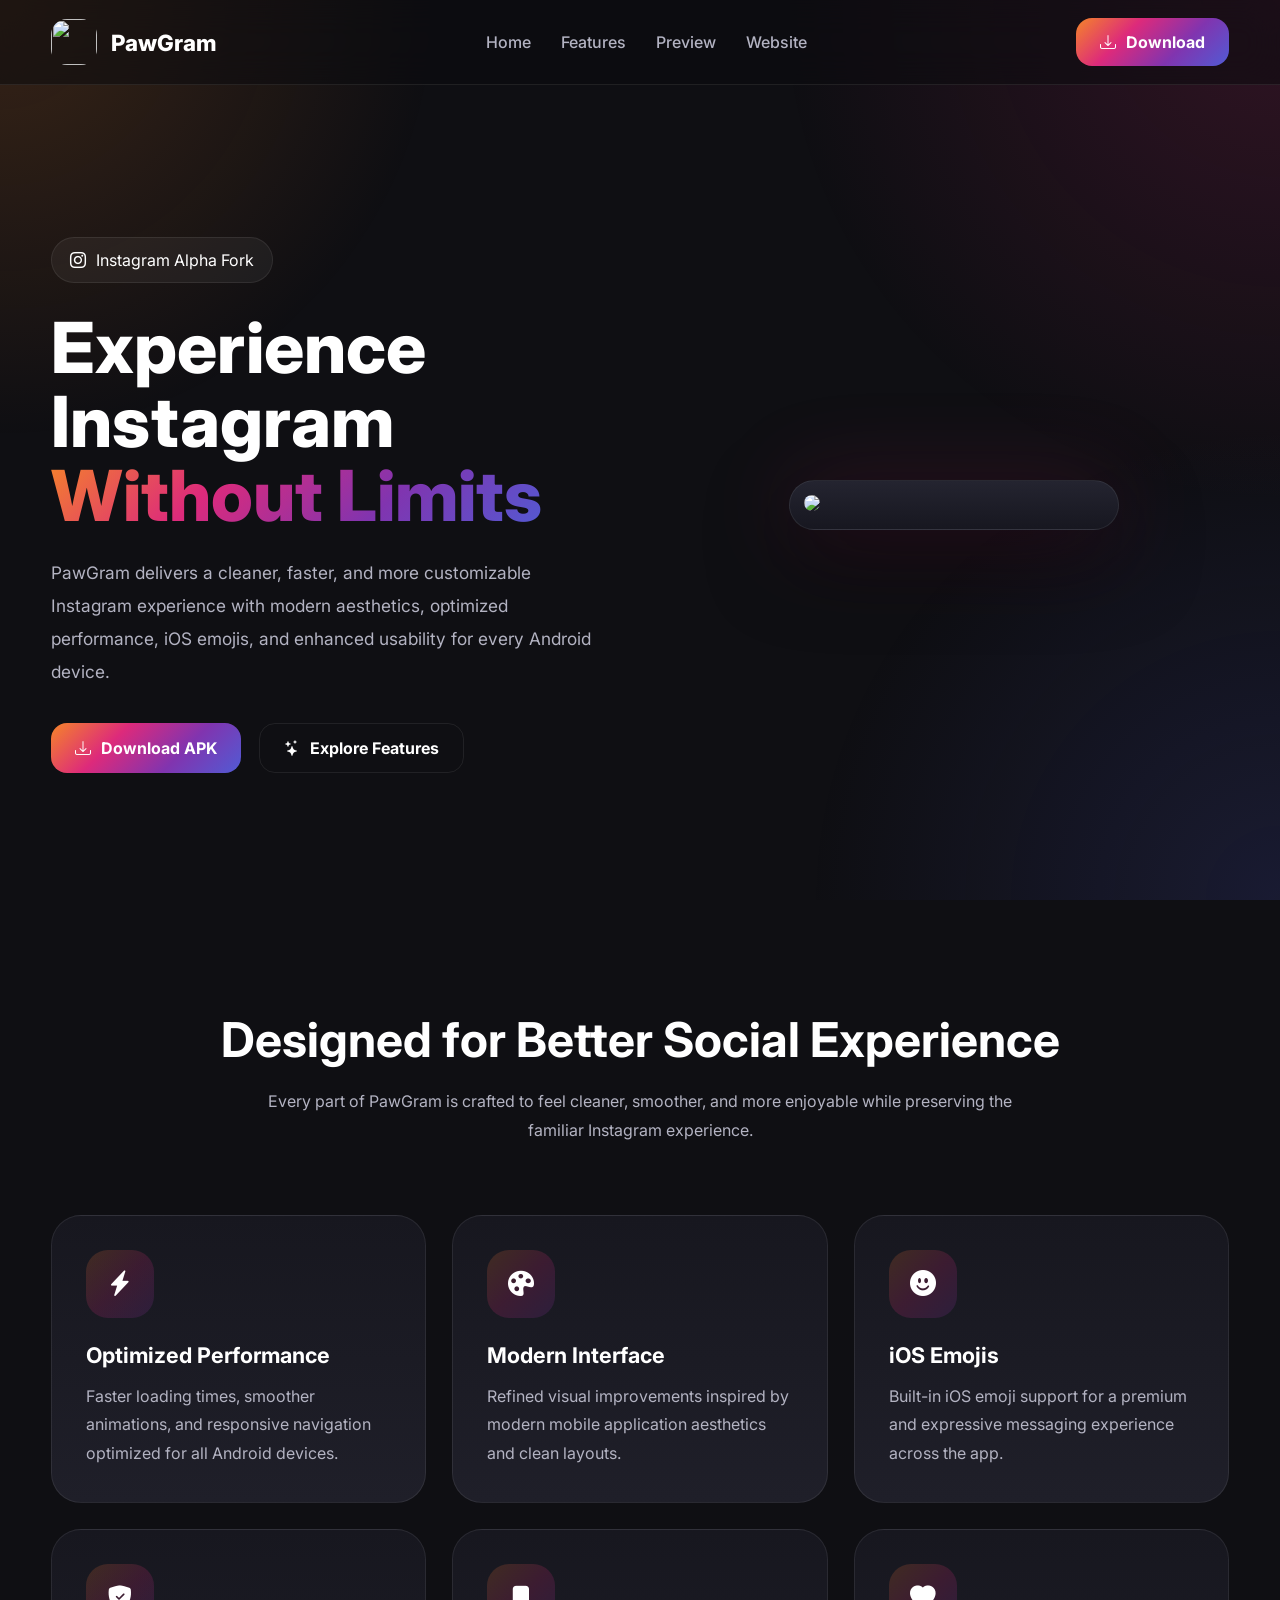
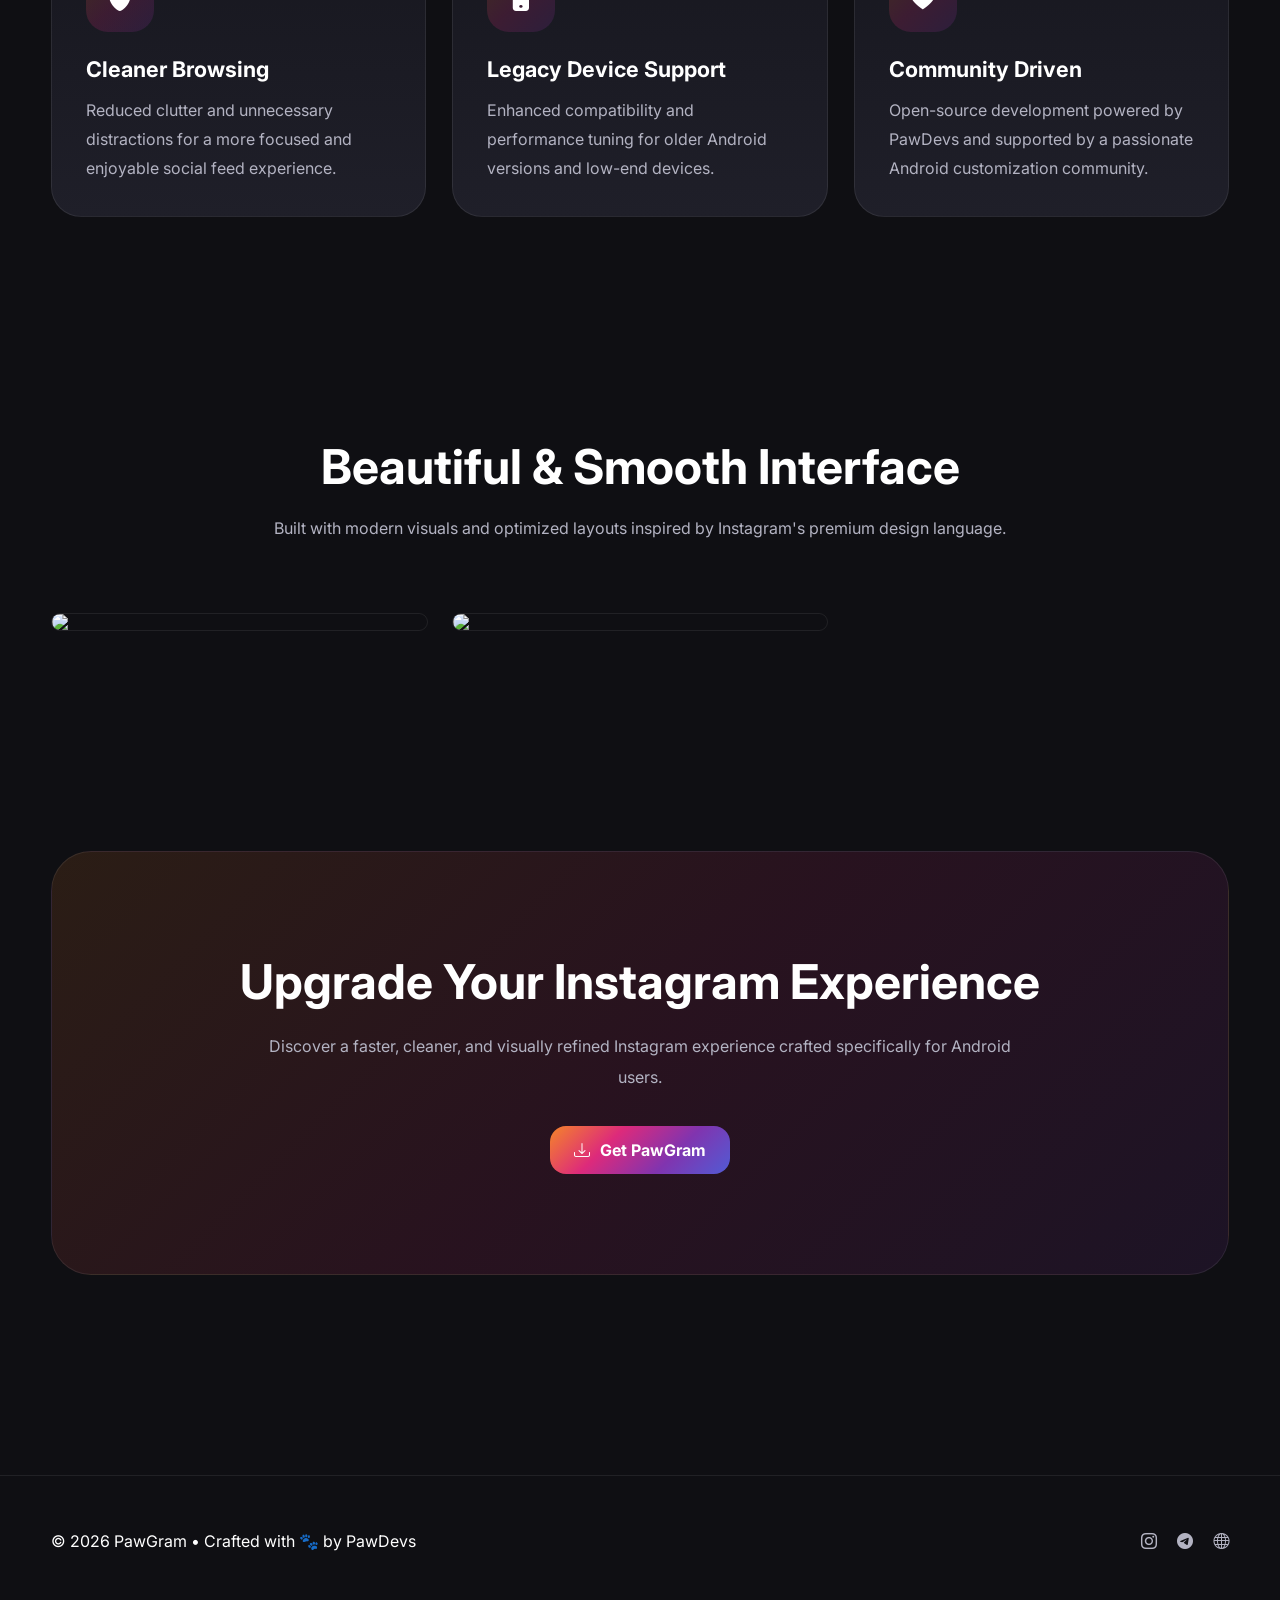
==== index.html @ 85a92112 "Update hero image and remove preview3 Removed an image and added a logo image in the hero section." ====
<!DOCTYPE html>
<html lang="en">
<head>
<meta charset="UTF-8" />
<meta name="viewport" content="width=device-width, initial-scale=1.0"/>

<title>PawGram</title>

<link rel="preconnect" href="https://fonts.googleapis.com">
<link href="https://fonts.googleapis.com/css2?family=Inter:wght@400;500;600;700;800&display=swap" rel="stylesheet">

<!-- Web Icons -->
<link rel="stylesheet" href="https://cdn.jsdelivr.net/npm/bootstrap-icons@1.11.3/font/bootstrap-icons.min.css">

<style>

*{
    margin:0;
    padding:0;
    box-sizing:border-box;
}

:root{

    --bg:#0f0f13;
    --card:#17171f;
    --card2:#1f1f29;
    --text:#ffffff;
    --muted:#b3b3c2;
    --border:rgba(255,255,255,.08);

    /* Instagram Gradient */
    --ig1:#f58529;
    --ig2:#dd2a7b;
    --ig3:#8134af;
    --ig4:#515bd4;

}

html{
    scroll-behavior:smooth;
}

body{
    font-family:'Inter',sans-serif;
    background:var(--bg);
    color:var(--text);
    overflow-x:hidden;
}

/* Background Glow */

body::before{
    content:"";
    position:fixed;
    inset:0;
    background:
    radial-gradient(circle at top left, rgba(245,133,41,.18), transparent 28%),
    radial-gradient(circle at top right, rgba(221,42,123,.16), transparent 32%),
    radial-gradient(circle at bottom right, rgba(81,91,212,.16), transparent 30%);
    z-index:-1;
}

a{
    text-decoration:none;
    color:inherit;
}

.container{
    width:min(1180px,92%);
    margin:auto;
}

/* Navbar */

nav{
    position:fixed;
    width:100%;
    top:0;
    z-index:999;
    backdrop-filter:blur(18px);
    background:rgba(12,12,16,.55);
    border-bottom:1px solid var(--border);
}

.nav-wrapper{
    display:flex;
    justify-content:space-between;
    align-items:center;
    padding:18px 0;
}

.logo{
    display:flex;
    align-items:center;
    gap:14px;
    font-size:1.4rem;
    font-weight:800;
}

.logo img{
    width:46px;
    height:46px;
    border-radius:16px;
}

.nav-links{
    display:flex;
    gap:30px;
    align-items:center;
}

.nav-links a{
    color:var(--muted);
    transition:.25s;
    font-weight:500;
}

.nav-links a:hover{
    color:#fff;
}

.btn{
    display:inline-flex;
    align-items:center;
    justify-content:center;
    gap:10px;

    padding:14px 24px;
    border-radius:16px;
    font-weight:700;

    background:linear-gradient(
    135deg,
    var(--ig1),
    var(--ig2),
    var(--ig3),
    var(--ig4));

    color:#fff;

    transition:.35s;
}

.btn:hover{
    transform:translateY(-3px);
    box-shadow:0 15px 40px rgba(221,42,123,.35);
}

.btn.secondary{
    background:transparent;
    border:1px solid var(--border);
}

.btn.secondary:hover{
    background:rgba(255,255,255,.05);
}

/* Hero */

.hero{
    min-height:100vh;
    display:flex;
    align-items:center;
    padding-top:110px;
}

.hero-wrapper{
    display:grid;
    grid-template-columns:1fr 1fr;
    gap:80px;
    align-items:center;
}

.badge{
    display:inline-flex;
    align-items:center;
    gap:10px;

    padding:12px 18px;
    border-radius:999px;

    background:rgba(255,255,255,.05);
    border:1px solid var(--border);

    margin-bottom:28px;
    color:#fff;
}

.hero-text h1{
    font-size:4.4rem;
    line-height:1.05;
    margin-bottom:24px;
    font-weight:800;
}

.gradient{
    background:linear-gradient(
    135deg,
    var(--ig1),
    var(--ig2),
    var(--ig3),
    var(--ig4));

    -webkit-background-clip:text;
    -webkit-text-fill-color:transparent;
}

.hero-text p{
    color:var(--muted);
    line-height:1.9;
    font-size:1.08rem;
    margin-bottom:34px;
    max-width:620px;
}

.hero-buttons{
    display:flex;
    gap:18px;
    flex-wrap:wrap;
}

.hero-image{
    display:flex;
    justify-content:center;
    position:relative;
}

.phone{
    width:330px;
    padding:14px;
    border-radius:42px;

    background:linear-gradient(180deg,#242430,#171720);

    border:1px solid rgba(255,255,255,.08);

    box-shadow:
    0 0 90px rgba(221,42,123,.18),
    0 30px 80px rgba(0,0,0,.55);
}

.phone img{
    width:100%;
    border-radius:30px;
}

/* Sections */

.section{
    padding:110px 0;
}

.section-title{
    text-align:center;
    margin-bottom:70px;
}

.section-title h2{
    font-size:3rem;
    margin-bottom:18px;
}

.section-title p{
    color:var(--muted);
    max-width:760px;
    margin:auto;
    line-height:1.8;
}

/* Features */

.features{
    display:grid;
    grid-template-columns:repeat(3,1fr);
    gap:26px;
}

.card{
    padding:34px;
    border-radius:30px;

    background:linear-gradient(180deg,var(--card),var(--card2));

    border:1px solid var(--border);

    transition:.35s;
}

.card:hover{
    transform:translateY(-8px);
    border-color:rgba(221,42,123,.35);
}

.card-icon{
    width:68px;
    height:68px;

    border-radius:22px;

    display:flex;
    align-items:center;
    justify-content:center;

    font-size:1.6rem;

    background:linear-gradient(
    135deg,
    rgba(245,133,41,.18),
    rgba(221,42,123,.18),
    rgba(129,52,175,.18));
    
    margin-bottom:24px;
}

.card h3{
    font-size:1.35rem;
    margin-bottom:14px;
}

.card p{
    color:var(--muted);
    line-height:1.8;
}

/* Preview */

.gallery{
    display:grid;
    grid-template-columns:repeat(3,1fr);
    gap:24px;
}

.gallery img{
    width:100%;
    border-radius:32px;
    border:1px solid var(--border);
    transition:.35s;
}

.gallery img:hover{
    transform:translateY(-8px);
}

/* CTA */

.cta{
    text-align:center;

    padding:100px 40px;

    border-radius:40px;

    background:
    linear-gradient(
    135deg,
    rgba(245,133,41,.12),
    rgba(221,42,123,.12),
    rgba(129,52,175,.12));

    border:1px solid rgba(255,255,255,.08);
}

.cta h2{
    font-size:3rem;
    margin-bottom:20px;
}

.cta p{
    color:var(--muted);
    line-height:1.9;
    max-width:760px;
    margin:auto auto 34px;
}

/* Footer */

footer{
    padding:55px 0;
    border-top:1px solid var(--border);
    margin-top:90px;
}

.footer-wrapper{
    display:flex;
    justify-content:space-between;
    align-items:center;
    gap:20px;
    flex-wrap:wrap;
}

.footer-links{
    display:flex;
    gap:20px;
}

.footer-links a{
    color:var(--muted);
    transition:.25s;
}

.footer-links a:hover{
    color:#fff;
}

/* Responsive */

@media(max-width:980px){

.hero-wrapper{
    grid-template-columns:1fr;
    text-align:center;
}

.hero-buttons{
    justify-content:center;
}

.hero-text p{
    margin-inline:auto;
}

.features{
    grid-template-columns:1fr 1fr;
}

.gallery{
    grid-template-columns:1fr;
}

.hero-text h1{
    font-size:3.2rem;
}

}

@media(max-width:700px){

.nav-links{
    display:none;
}

.features{
    grid-template-columns:1fr;
}

.hero-text h1{
    font-size:2.5rem;
}

.section-title h2,
.cta h2{
    font-size:2.2rem;
}

.phone{
    width:100%;
    max-width:320px;
}

}

</style>
</head>

<body>

<nav>

<div class="container nav-wrapper">

    <div class="logo">
        <img src="https://raw.githubusercontent.com/pawjects/PawGram/main/website/assets/logo.png">
        PawGram
    </div>

    <div class="nav-links">
        <a href="#">Home</a>
        <a href="#features">Features</a>
        <a href="#preview">Preview</a>
        <a href="https://pawgram-meow.vercel.app/">Website</a>
    </div>

    <a href="#" class="btn">
        <i class="bi bi-download"></i>
        Download
    </a>

</div>

</nav>

<section class="hero">

<div class="container hero-wrapper">

    <div class="hero-text">

        <div class="badge">
            <i class="bi bi-instagram"></i>
            Instagram Alpha Fork
        </div>

        <h1>
            Experience Instagram
            <span class="gradient">Without Limits</span>
        </h1>

        <p>
            PawGram delivers a cleaner, faster, and more customizable Instagram
            experience with modern aesthetics, optimized performance, iOS emojis,
            and enhanced usability for every Android device.
        </p>

        <div class="hero-buttons">

            <a href="#" class="btn">
                <i class="bi bi-download"></i>
                Download APK
            </a>

            <a href="#" class="btn secondary">
                <i class="bi bi-stars"></i>
                Explore Features
            </a>

        </div>

    </div>

    <div class="hero-image">

        <div class="phone">
            <img src="https://raw.githubusercontent.com/pawjects/PawGram/main/website/assets/nav_logo.png">
        </div>

    </div>

</div>

</section>

<section class="section" id="features">

<div class="container">

    <div class="section-title">

        <h2>Designed for Better Social Experience</h2>

        <p>
            Every part of PawGram is crafted to feel cleaner, smoother,
            and more enjoyable while preserving the familiar Instagram experience.
        </p>

    </div>

    <div class="features">

        <div class="card">

            <div class="card-icon">
                <i class="bi bi-lightning-charge-fill"></i>
            </div>

            <h3>Optimized Performance</h3>

            <p>
                Faster loading times, smoother animations, and responsive
                navigation optimized for all Android devices.
            </p>

        </div>

        <div class="card">

            <div class="card-icon">
                <i class="bi bi-palette-fill"></i>
            </div>

            <h3>Modern Interface</h3>

            <p>
                Refined visual improvements inspired by modern mobile
                application aesthetics and clean layouts.
            </p>

        </div>

        <div class="card">

            <div class="card-icon">
                <i class="bi bi-emoji-smile-fill"></i>
            </div>

            <h3>iOS Emojis</h3>

            <p>
                Built-in iOS emoji support for a premium and expressive
                messaging experience across the app.
            </p>

        </div>

        <div class="card">

            <div class="card-icon">
                <i class="bi bi-shield-fill-check"></i>
            </div>

            <h3>Cleaner Browsing</h3>

            <p>
                Reduced clutter and unnecessary distractions for a more
                focused and enjoyable social feed experience.
            </p>

        </div>

        <div class="card">

            <div class="card-icon">
                <i class="bi bi-phone-fill"></i>
            </div>

            <h3>Legacy Device Support</h3>

            <p>
                Enhanced compatibility and performance tuning for older
                Android versions and low-end devices.
            </p>

        </div>

        <div class="card">

            <div class="card-icon">
                <i class="bi bi-heart-fill"></i>
            </div>

            <h3>Community Driven</h3>

            <p>
                Open-source development powered by PawDevs and supported
                by a passionate Android customization community.
            </p>

        </div>

    </div>

</div>

</section>

<section class="section" id="preview">

<div class="container">

    <div class="section-title">

        <h2>Beautiful & Smooth Interface</h2>

        <p>
            Built with modern visuals and optimized layouts inspired by
            Instagram's premium design language.
        </p>

    </div>

    <div class="gallery">

        <img src="https://raw.githubusercontent.com/pawjects/PawGram/main/website/assets/preview1.png">

        <img src="https://raw.githubusercontent.com/pawjects/PawGram/main/website/assets/preview2.png">



</div>

</section>

<section class="section">

<div class="container">

    <div class="cta">

        <h2>Upgrade Your Instagram Experience</h2>

        <p>
            Discover a faster, cleaner, and visually refined Instagram
            experience crafted specifically for Android users.
        </p>

        <a href="#" class="btn">
            <i class="bi bi-download"></i>
            Get PawGram
        </a>

    </div>

</div>

</section>

<footer>

<div class="container footer-wrapper">

    <div>
        © 2026 PawGram • Crafted with 🐾 by PawDevs
    </div>

    <div class="footer-links">

        <a href="#">
            <i class="bi bi-instagram"></i>
        </a>

        <a href="#">
            <i class="bi bi-telegram"></i>
        </a>

        <a href="#">
            <i class="bi bi-globe"></i>
        </a>

    </div>

</div>

</footer>

</body>
</html>
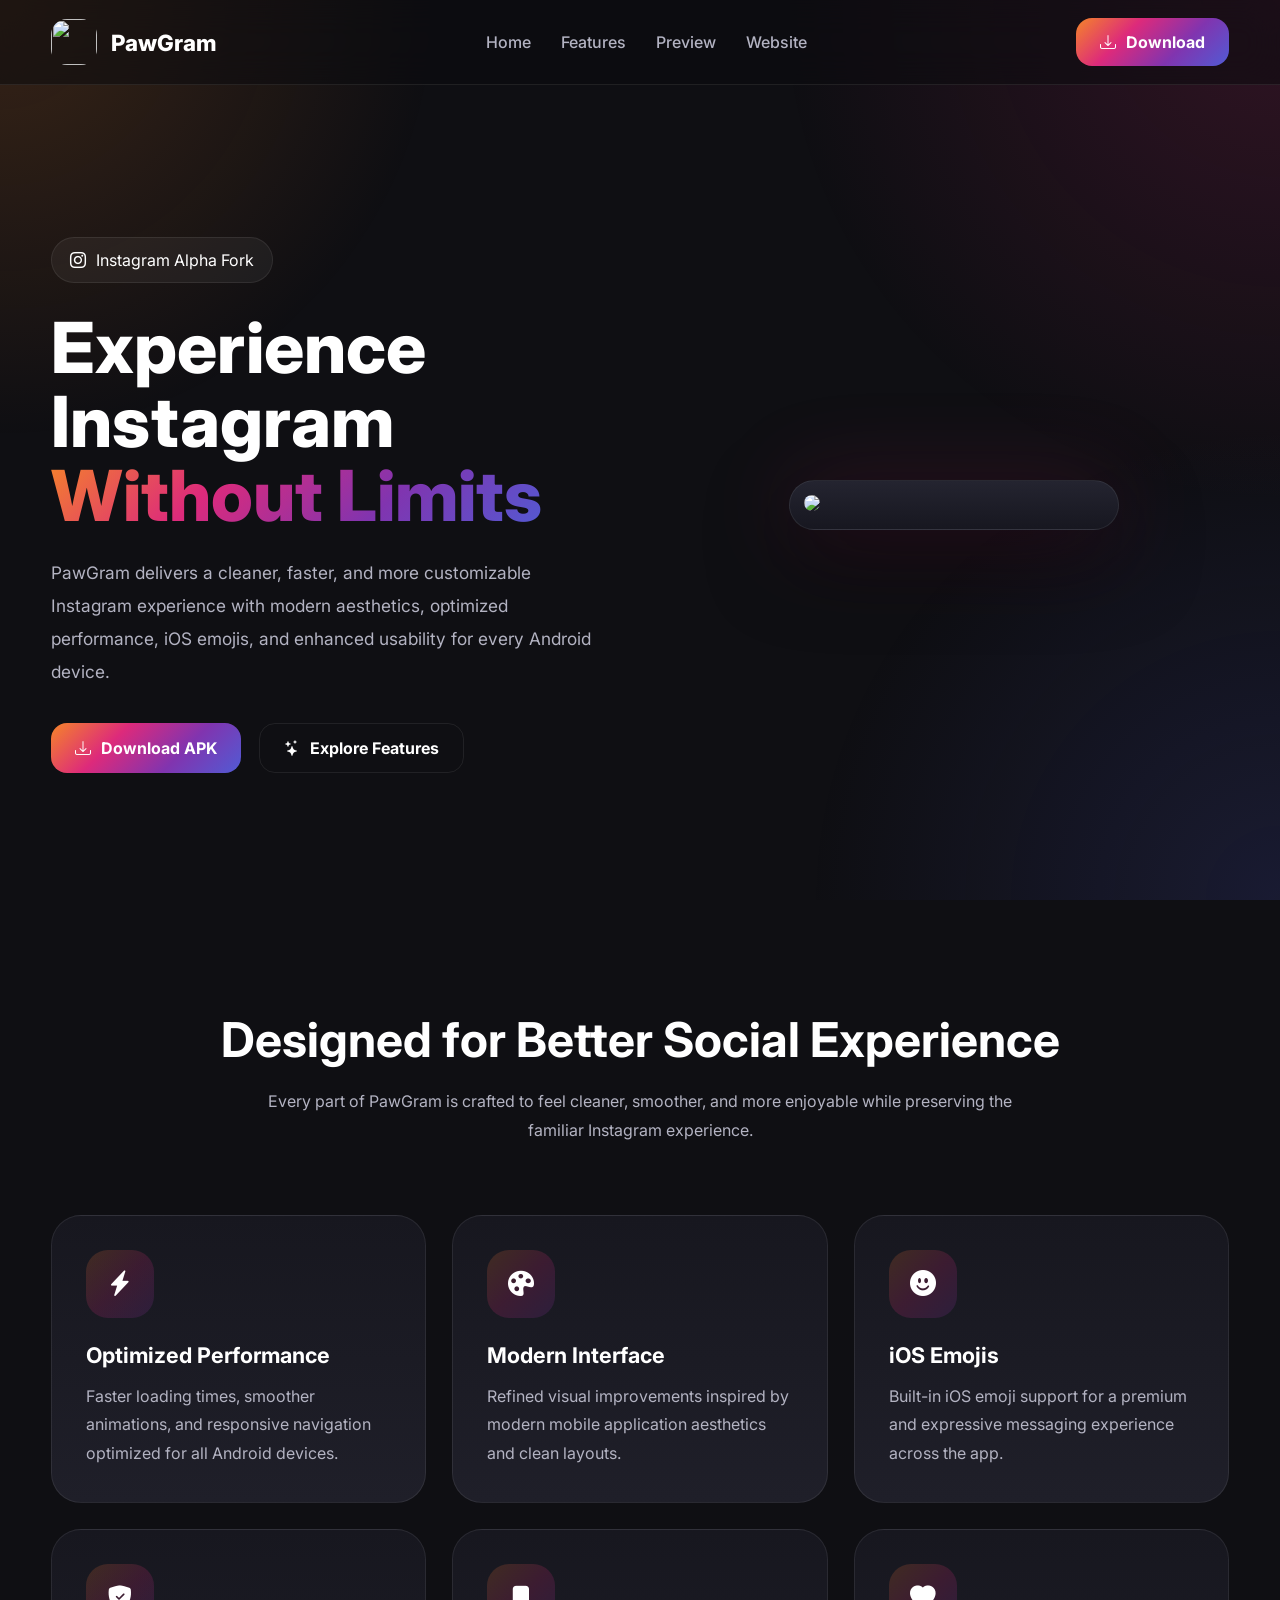
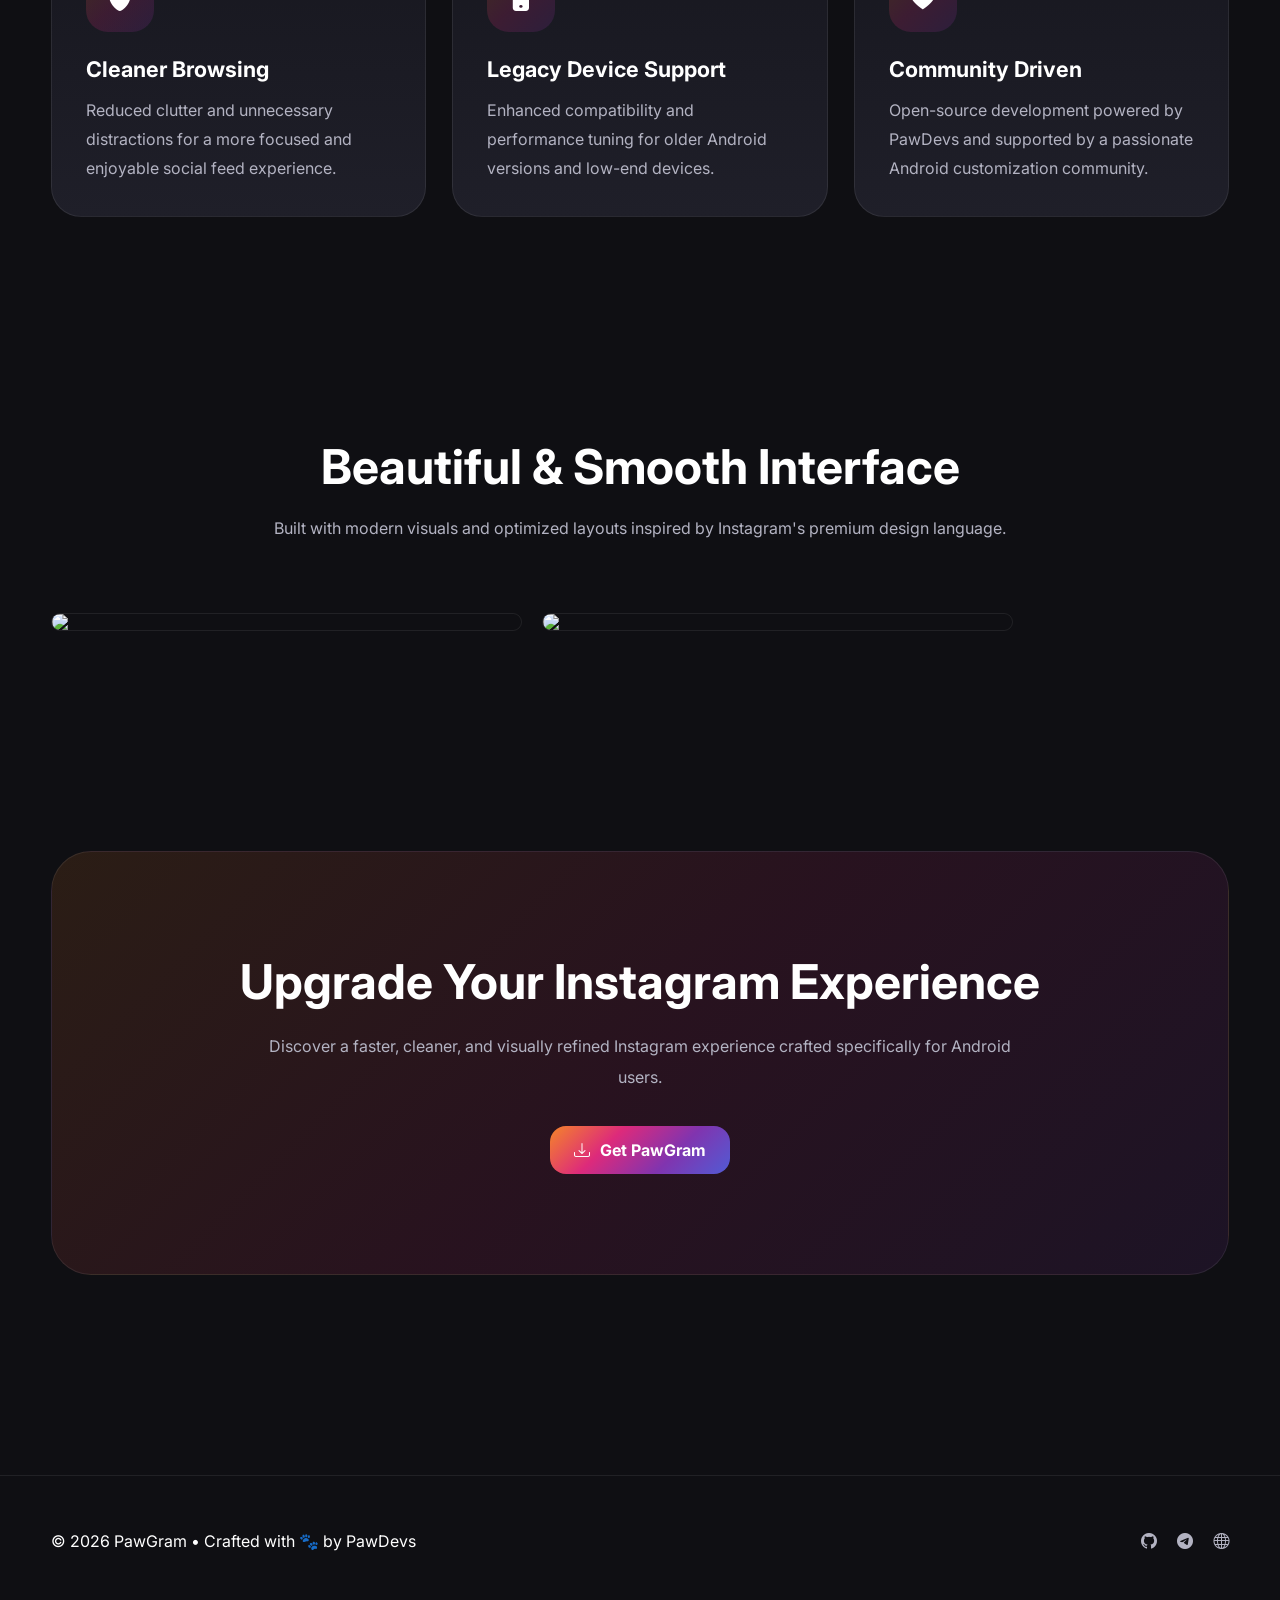
==== commit 08071a6a: "Update index.html" ====
--- a/index.html
+++ b/index.html
@@ -326,14 +326,16 @@
 /* Preview */
 
 .gallery{
-    display:grid;
+    display:flex;
+    justify-context:space-between;
     grid-template-columns:repeat(3,1fr);
-    gap:24px;
+    gap:20px;
 }
 
 .gallery img{
-    width:100%;
-    border-radius:32px;
+    width:40%;
+    height:auto;
+    border-radius:24px;
     border:1px solid var(--border);
     transition:.35s;
 }
@@ -470,18 +472,18 @@
 <div class="container nav-wrapper">
 
     <div class="logo">
-        <img src="https://raw.githubusercontent.com/pawjects/PawGram/main/website/assets/logo.png">
+        <img src="https://raw.githubusercontent.com/pawjects/PawGram/main/assets/pawgram_logo.png">
         PawGram
     </div>
 
     <div class="nav-links">
         <a href="#">Home</a>
-        <a href="#features">Features</a>
+        <a href="https://pawgram-meow.vercel.app/features.html/">Features</a>
         <a href="#preview">Preview</a>
         <a href="https://pawgram-meow.vercel.app/">Website</a>
     </div>
 
-    <a href="#" class="btn">
+    <a href="https://pawgram-meow.vercel.app/" class="btn">
         <i class="bi bi-download"></i>
         Download
     </a>
@@ -514,12 +516,12 @@
 
         <div class="hero-buttons">
 
-            <a href="#" class="btn">
+            <a href="https://pawgram-meow.vercel.app/" class="btn">
                 <i class="bi bi-download"></i>
                 Download APK
             </a>
 
-            <a href="#" class="btn secondary">
+            <a href="https://pawgram-meow.vercel.app/" class="btn secondary">
                 <i class="bi bi-stars"></i>
                 Explore Features
             </a>
@@ -531,7 +533,7 @@
     <div class="hero-image">
 
         <div class="phone">
-            <img src="https://raw.githubusercontent.com/pawjects/PawGram/main/website/assets/nav_logo.png">
+            <img src="https://raw.githubusercontent.com/pawjects/PawGram/main/assets/nav_logo.png">
         </div>
 
     </div>
@@ -670,12 +672,10 @@
 
     <div class="gallery">
 
-        <img src="https://raw.githubusercontent.com/pawjects/PawGram/main/website/assets/preview1.png">
-
-        <img src="https://raw.githubusercontent.com/pawjects/PawGram/main/website/assets/preview2.png">
-
-
-
+        <img src="https://raw.githubusercontent.com/pawjects/PawGram/main/assets/preview1.png">
+
+        <img src="https://raw.githubusercontent.com/pawjects/PawGram/main/assets/preview2.png">
+    </div>
 </div>
 
 </section>
@@ -714,15 +714,15 @@
 
     <div class="footer-links">
 
-        <a href="#">
-            <i class="bi bi-instagram"></i>
+        <a href="https://github.com/pawjects/PawGram/">
+            <i class="bi bi-github"></i>
         </a>
 
-        <a href="#">
+        <a href="https://t.me/pawgramapp/">
             <i class="bi bi-telegram"></i>
         </a>
 
-        <a href="#">
+        <a href="https://pawgram-meow.vercel.app/">
             <i class="bi bi-globe"></i>
         </a>
 
